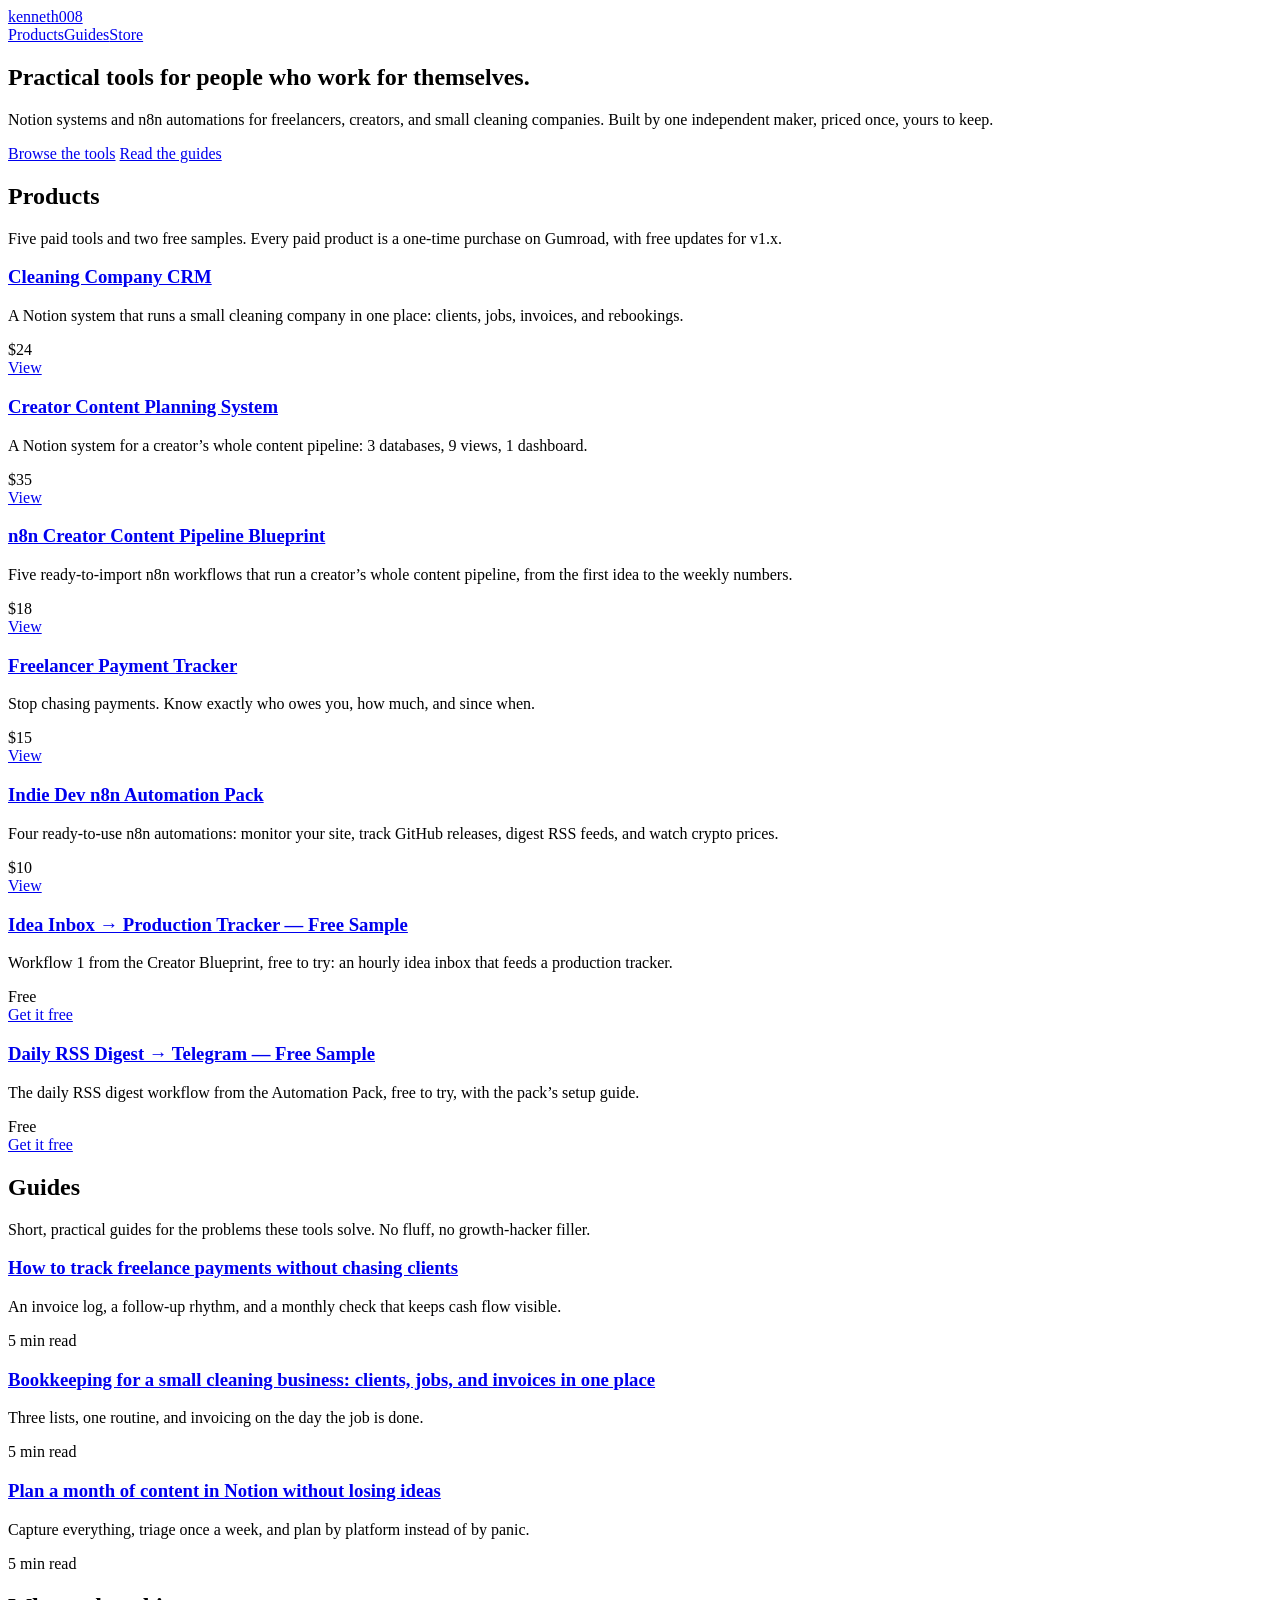
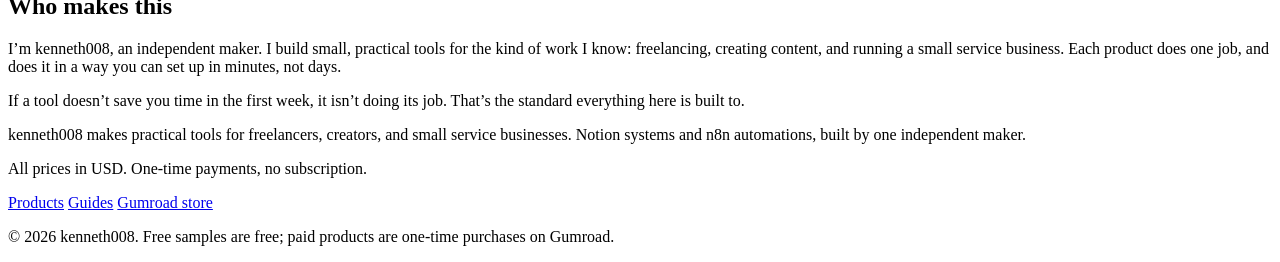
==== index.html @ 63a9681b "Add SEO content hub: index.html" ====
<!DOCTYPE html>
<html lang="en">
<head>
<meta charset="utf-8">
<meta name="viewport" content="width=device-width, initial-scale=1">
<title>kenneth008 — Practical tools for freelancers, creators & small businesses</title>
<meta name="description" content="Notion systems and n8n automations for freelancers, creators, and small cleaning companies. One-time payment, yours to keep.">
<link rel="canonical" href="https://00kenneth008-bit.github.io/">
<meta property="og:title" content="kenneth008 — Practical tools for freelancers, creators & small businesses">
<meta property="og:description" content="Notion systems and n8n automations for freelancers, creators, and small cleaning companies. One-time payment, yours to keep.">
<meta property="og:type" content="website">
<meta property="og:url" content="https://00kenneth008-bit.github.io/">
<link rel="stylesheet" href="/style.css">
<link rel="preconnect" href="https://fonts.googleapis.com">
<link rel="preconnect" href="https://fonts.gstatic.com" crossorigin>
<link href="https://fonts.googleapis.com/css2?family=Fraunces:opsz,wght@9..144,600;9..144,700&family=Inter:wght@400;500;600;700&display=swap" rel="stylesheet">
<!-- POSTHOG-PLACEHOLDER -->
</head>
<body>
<header class="top"><div class="wrap top-in">
<a class="wordmark" href="/">kenneth008</a>
<nav><a href="/#products">Products</a><a href="/#guides">Guides</a><a href="https://kennyverse4462.gumroad.com" target="_blank" rel="noopener">Store</a></nav>
</div></header>

<main>
<section class="hero"><div class="wrap">
<h1>Practical tools for people who work for themselves.</h1>
<p class="lede">Notion systems and n8n automations for freelancers, creators, and small cleaning companies. Built by one independent maker, priced once, yours to keep.</p>
<div class="actions">
<a class="btn" href="#products">Browse the tools</a>
<a class="btn-ghost" href="#guides">Read the guides</a>
</div>
</div></section>

<section class="block" id="products"><div class="wrap">
<h2>Products</h2>
<p class="section-note">Five paid tools and two free samples. Every paid product is a one-time purchase on Gumroad, with free updates for v1.x.</p>
<div class="ledger">
<div class="ledger-row"><div><h3><a href="/products/cleaning-company-crm/">Cleaning Company CRM</a></h3><p>A Notion system that runs a small cleaning company in one place: clients, jobs, invoices, and rebookings.</p></div><div class="ledger-price">$24</div><div class="ledger-link"><a href="/products/cleaning-company-crm/">View</a></div></div>
<div class="ledger-row"><div><h3><a href="/products/creator-content-planning-system/">Creator Content Planning System</a></h3><p>A Notion system for a creator&rsquo;s whole content pipeline: 3 databases, 9 views, 1 dashboard.</p></div><div class="ledger-price">$35</div><div class="ledger-link"><a href="/products/creator-content-planning-system/">View</a></div></div>
<div class="ledger-row"><div><h3><a href="/products/n8n-creator-blueprint/">n8n Creator Content Pipeline Blueprint</a></h3><p>Five ready-to-import n8n workflows that run a creator&rsquo;s whole content pipeline, from the first idea to the weekly numbers.</p></div><div class="ledger-price">$18</div><div class="ledger-link"><a href="/products/n8n-creator-blueprint/">View</a></div></div>
<div class="ledger-row"><div><h3><a href="/products/freelancer-payment-tracker/">Freelancer Payment Tracker</a></h3><p>Stop chasing payments. Know exactly who owes you, how much, and since when.</p></div><div class="ledger-price">$15</div><div class="ledger-link"><a href="/products/freelancer-payment-tracker/">View</a></div></div>
<div class="ledger-row"><div><h3><a href="/products/indie-dev-n8n-pack/">Indie Dev n8n Automation Pack</a></h3><p>Four ready-to-use n8n automations: monitor your site, track GitHub releases, digest RSS feeds, and watch crypto prices.</p></div><div class="ledger-price">$10</div><div class="ledger-link"><a href="/products/indie-dev-n8n-pack/">View</a></div></div>
<div class="ledger-row"><div><h3><a href="https://kennyverse4462.gumroad.com/l/idea-inbox-free-sample" target="_blank" rel="noopener">Idea Inbox &rarr; Production Tracker &mdash; Free Sample</a></h3><p>Workflow 1 from the Creator Blueprint, free to try: an hourly idea inbox that feeds a production tracker.</p></div><div class="ledger-price"><span class="free">Free</span></div><div class="ledger-link"><a href="https://kennyverse4462.gumroad.com/l/idea-inbox-free-sample" target="_blank" rel="noopener">Get it free</a></div></div>
<div class="ledger-row"><div><h3><a href="https://kennyverse4462.gumroad.com/l/rss-digest-free-sample" target="_blank" rel="noopener">Daily RSS Digest &rarr; Telegram &mdash; Free Sample</a></h3><p>The daily RSS digest workflow from the Automation Pack, free to try, with the pack&rsquo;s setup guide.</p></div><div class="ledger-price"><span class="free">Free</span></div><div class="ledger-link"><a href="https://kennyverse4462.gumroad.com/l/rss-digest-free-sample" target="_blank" rel="noopener">Get it free</a></div></div>
</div>
</div></section>

<section class="block" id="guides"><div class="wrap">
<h2>Guides</h2>
<p class="section-note">Short, practical guides for the problems these tools solve. No fluff, no growth-hacker filler.</p>
<div>
<div class="guide-row"><div><h3><a href="/guides/freelance-payment-tracking/">How to track freelance payments without chasing clients</a></h3><p>An invoice log, a follow-up rhythm, and a monthly check that keeps cash flow visible.</p></div><div class="mins">5 min read</div></div>
<div class="guide-row"><div><h3><a href="/guides/cleaning-business-bookkeeping/">Bookkeeping for a small cleaning business: clients, jobs, and invoices in one place</a></h3><p>Three lists, one routine, and invoicing on the day the job is done.</p></div><div class="mins">5 min read</div></div>
<div class="guide-row"><div><h3><a href="/guides/notion-content-planning/">Plan a month of content in Notion without losing ideas</a></h3><p>Capture everything, triage once a week, and plan by platform instead of by panic.</p></div><div class="mins">5 min read</div></div>
</div>
</div></section>

<section class="block about"><div class="wrap">
<h2>Who makes this</h2>
<p>I&rsquo;m kenneth008, an independent maker. I build small, practical tools for the kind of work I know: freelancing, creating content, and running a small service business. Each product does one job, and does it in a way you can set up in minutes, not days.</p>
<p>If a tool doesn&rsquo;t save you time in the first week, it isn&rsquo;t doing its job. That&rsquo;s the standard everything here is built to.</p>
</div></section>
</main>
<footer><div class="wrap">
<div class="foot-grid">
<div>
<p>kenneth008 makes practical tools for freelancers, creators, and small service businesses. Notion systems and n8n automations, built by one independent maker.</p>
<p>All prices in USD. One-time payments, no subscription.</p>
</div>
<nav>
<a href="/#products">Products</a>
<a href="/#guides">Guides</a>
<a href="https://kennyverse4462.gumroad.com" target="_blank" rel="noopener">Gumroad store</a>
</nav>
</div>
<p class="fine">&copy; 2026 kenneth008. Free samples are free; paid products are one-time purchases on Gumroad.</p>
</div></footer>
</body>
</html>
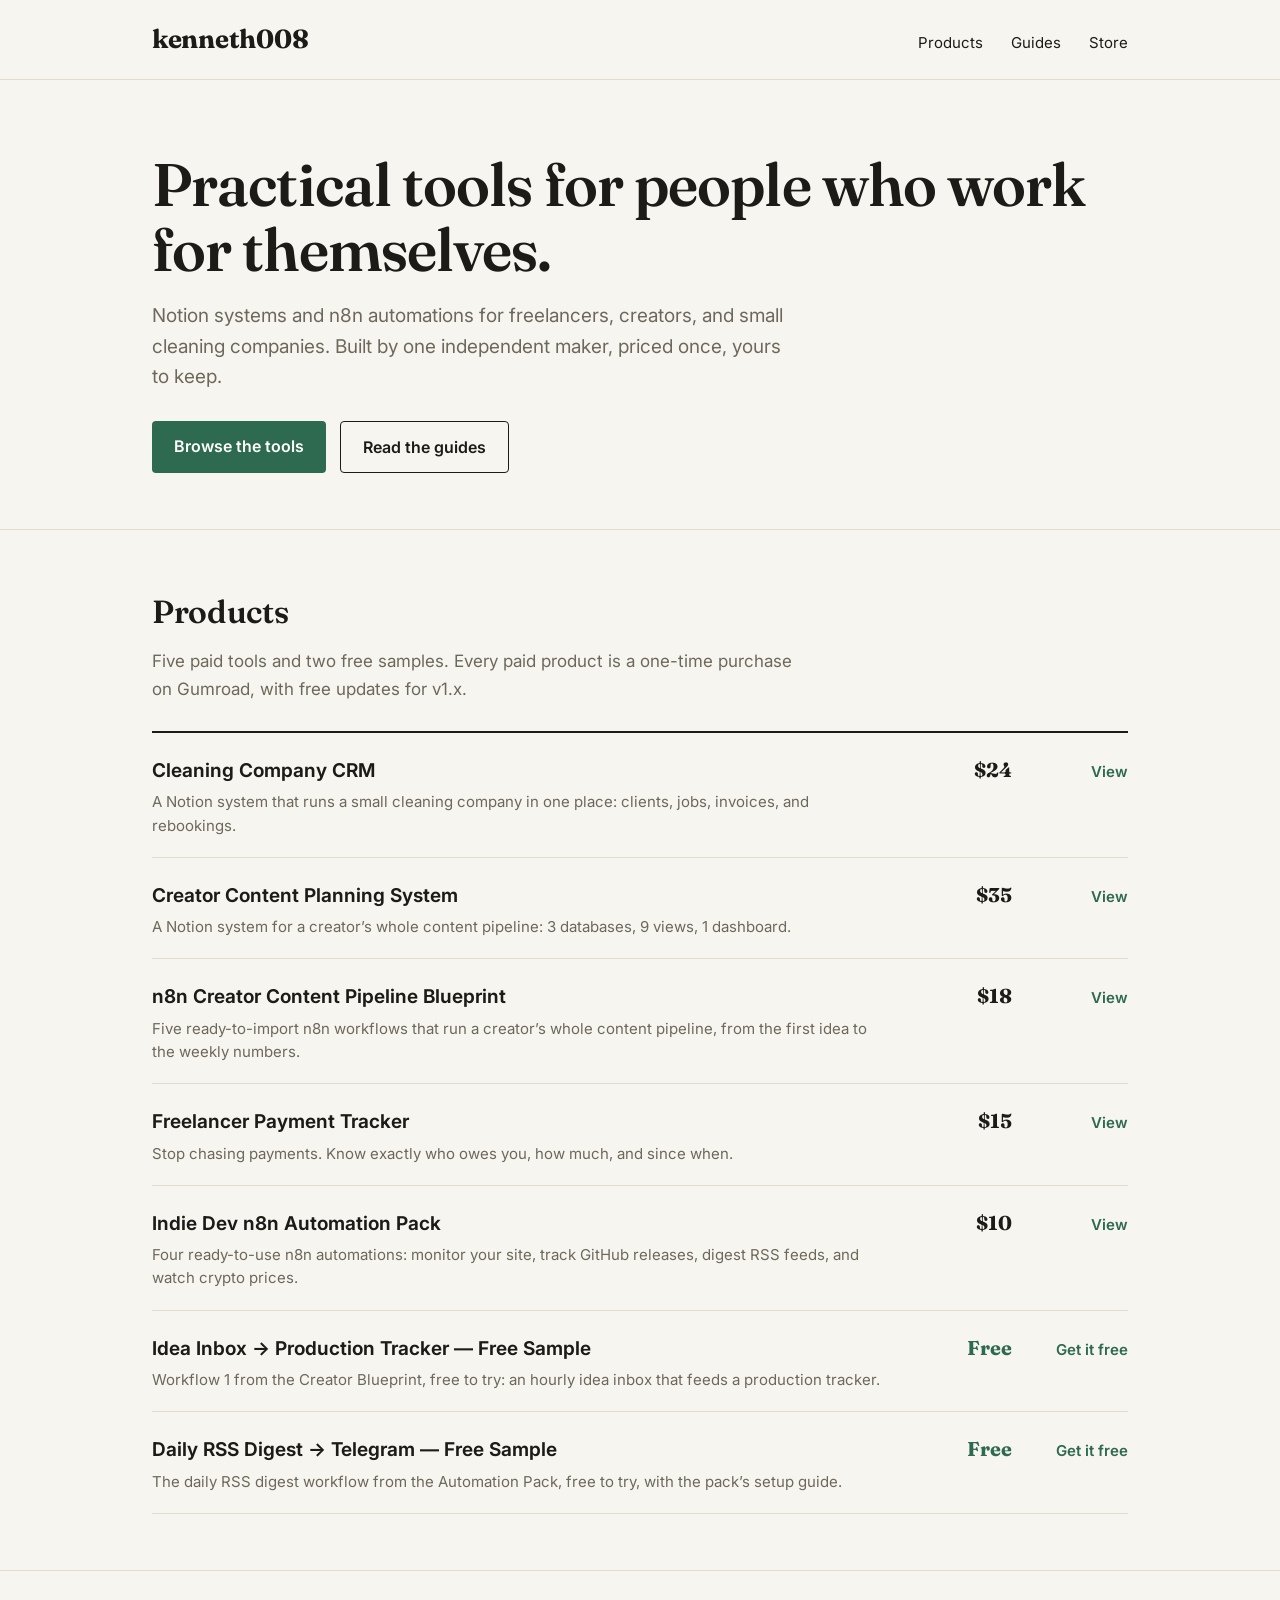
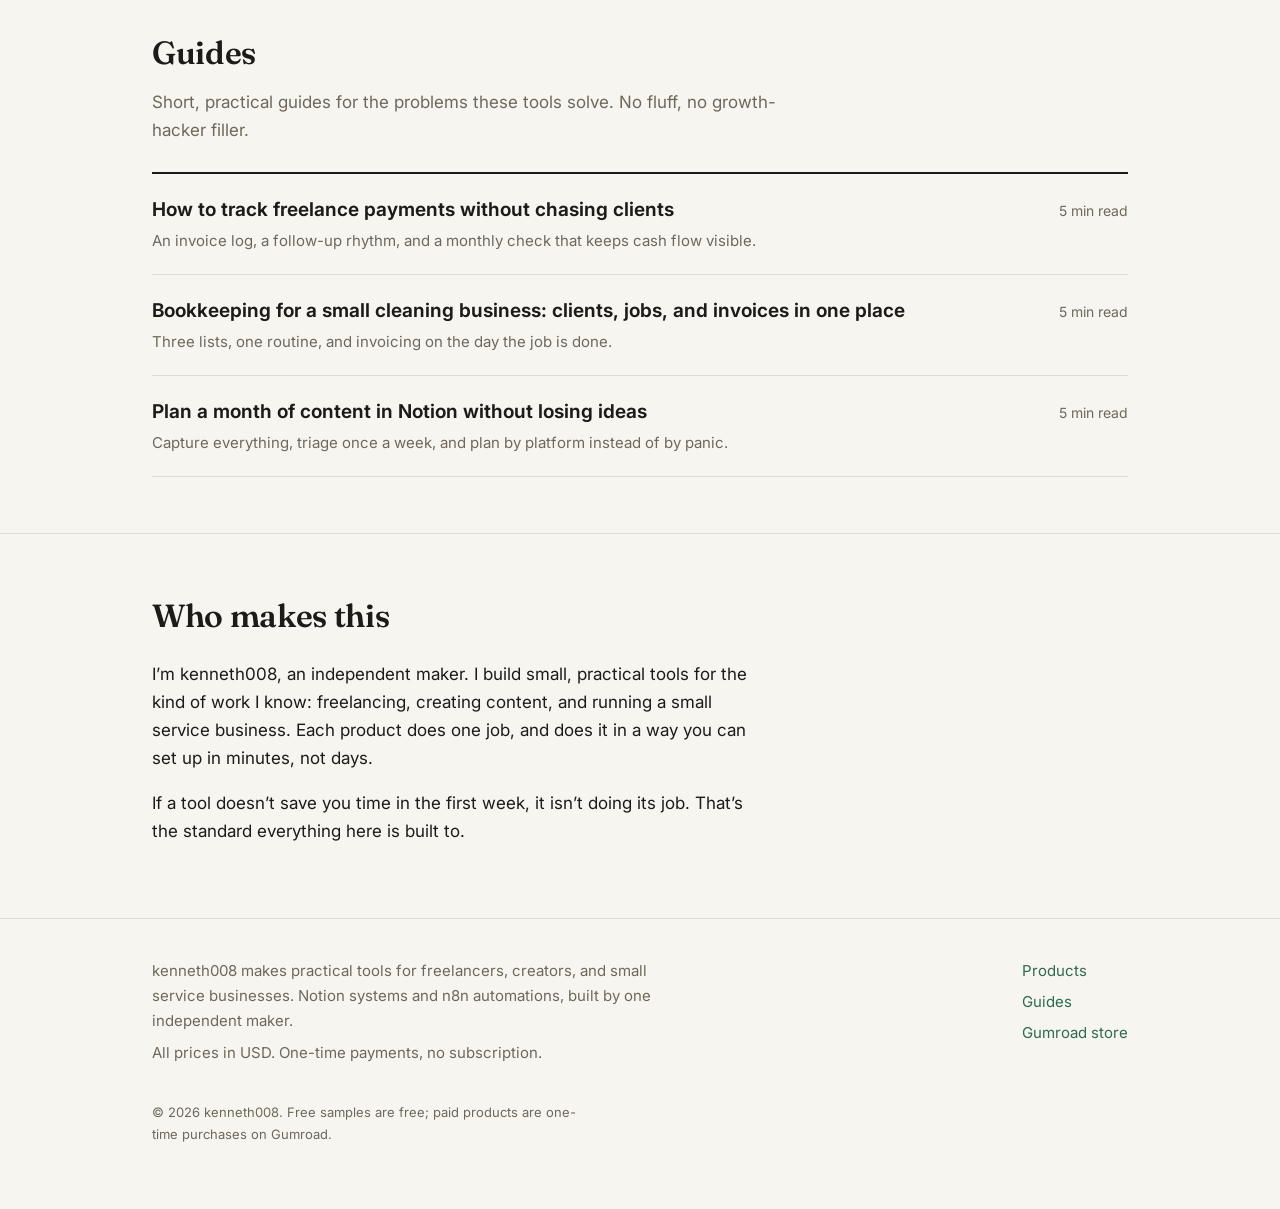
==== commit 3c2b4aa8: "Add PostHog analytics snippet: index.html" ====
--- a/index.html
+++ b/index.html
@@ -14,7 +14,10 @@
 <link rel="preconnect" href="https://fonts.googleapis.com">
 <link rel="preconnect" href="https://fonts.gstatic.com" crossorigin>
 <link href="https://fonts.googleapis.com/css2?family=Fraunces:opsz,wght@9..144,600;9..144,700&family=Inter:wght@400;500;600;700&display=swap" rel="stylesheet">
-<!-- POSTHOG-PLACEHOLDER -->
+<script>
+    !function(t,e){var o,n,p,r;e.__SV||(window.posthog=e,e._i=[],e.init=function(i,s,a){function g(t,e){var o=e.split(".");2==o.length&&(t=t[o[0]],e=o[1]),t[e]=function(){t.push([e].concat(Array.prototype.slice.call(arguments,0)))}}(p=t.createElement("script")).type="text/javascript",p.crossOrigin="anonymous",p.async=!0,p.src=s.api_host.replace(".i.posthog.com","-assets.i.posthog.com")+"/static/array.js",(r=t.getElementsByTagName("script")[0]).parentNode.insertBefore(p,r);var u=e;for(void 0!==a?u=e[a]=[]:a="posthog",u.people=u.people||[],u.toString=function(t){var e="posthog";return"posthog"!==a&&(e+="."+a),t||(e+=" (stub)"),e},u.people.toString=function(){return u.toString(1)+".people (stub)"},o="capture identify alias people.set people.set_once set_config register register_once unregister opt_out_capturing has_opted_out_capturing opt_in_capturing reset isFeatureEnabled onFeatureFlags getFeatureFlag getFeatureFlagPayload reloadFeatureFlags group updateEarlyAccessFeatureEnrollment getEarlyAccessFeatures getActiveMatchingSurveys getSurveys getNextSurveyStep onSessionId".split(" "),n=0;n<o.length;n++)g(u,o[n]);e._i.push([i,s,a])},e.__SV=1)}(document,window.posthog||[]);
+    posthog.init('phc_teZSoRJkLD9UegpRngxfnKepbcznAVnAbzdjSgokRKZQ',{api_host:'https://us.posthog.com'})
+</script>
 </head>
 <body>
 <header class="top"><div class="wrap top-in">
--- a/style.css
+++ b/style.css
@@ -0,0 +1,200 @@
+/* kenneth008 — content hub
+   Ledger vernacular: ink on paper, ruled lines, one deep green.
+   Fraunces for display, Inter for body. Quiet everywhere except the ledger. */
+
+:root {
+  --paper: #f7f5ef;
+  --wash: #efead9;
+  --white: #fffdf8;
+  --ink: #1d1b18;
+  --muted: #6e685c;
+  --rule: #e2dccc;
+  --green: #2d6a4f;
+  --green-deep: #1f4d38;
+  --red: #b3402a;
+}
+
+* { box-sizing: border-box; }
+
+html { scroll-behavior: smooth; }
+
+body {
+  margin: 0;
+  background: var(--paper);
+  color: var(--ink);
+  font-family: "Inter", -apple-system, "Segoe UI", Roboto, "Helvetica Neue", Arial, sans-serif;
+  font-size: 17px;
+  line-height: 1.65;
+  -webkit-font-smoothing: antialiased;
+}
+
+a { color: var(--green); text-decoration: none; }
+a:hover { text-decoration: underline; }
+a:focus-visible { outline: 2px solid var(--green); outline-offset: 3px; }
+
+.wrap { max-width: 1024px; margin: 0 auto; padding: 0 24px; }
+.narrow { max-width: 700px; }
+
+/* ---- top bar ---- */
+.top { border-bottom: 1px solid var(--rule); background: var(--paper); }
+.top-in {
+  display: flex; align-items: baseline; justify-content: space-between;
+  gap: 16px; padding-top: 18px; padding-bottom: 18px; flex-wrap: wrap;
+}
+.wordmark {
+  font-family: "Fraunces", Georgia, "Times New Roman", serif;
+  font-weight: 700; font-size: 26px; letter-spacing: -0.01em;
+  color: var(--ink);
+}
+.wordmark:hover { text-decoration: none; color: var(--green); }
+.top nav { display: flex; gap: 28px; font-size: 15px; }
+.top nav a { color: var(--ink); }
+.top nav a:hover { color: var(--green); }
+
+/* ---- hero ---- */
+.hero { padding: 72px 0 56px; border-bottom: 1px solid var(--rule); }
+.hero h1 {
+  font-family: "Fraunces", Georgia, serif;
+  font-weight: 600;
+  font-size: clamp(38px, 6vw, 60px);
+  line-height: 1.08; letter-spacing: -0.015em;
+  margin: 0 0 20px; max-width: 16em;
+}
+.hero p.lede { font-size: 19px; line-height: 1.6; color: var(--muted); max-width: 34em; margin: 0 0 28px; }
+.hero .actions { display: flex; gap: 14px; flex-wrap: wrap; }
+
+.btn {
+  display: inline-block; background: var(--green); color: #fff;
+  padding: 12px 22px; border-radius: 4px; font-weight: 600; font-size: 16px;
+}
+.btn:hover { background: var(--green-deep); text-decoration: none; }
+.btn-ghost {
+  display: inline-block; background: transparent; color: var(--ink);
+  padding: 12px 22px; border: 1px solid var(--ink); border-radius: 4px;
+  font-weight: 600; font-size: 16px;
+}
+.btn-ghost:hover { border-color: var(--green); color: var(--green); text-decoration: none; }
+
+/* ---- sections ---- */
+section.block { padding: 56px 0; border-bottom: 1px solid var(--rule); }
+section.block h2 {
+  font-family: "Fraunces", Georgia, serif;
+  font-weight: 600; font-size: 32px; letter-spacing: -0.01em;
+  margin: 0 0 8px;
+}
+.section-note { color: var(--muted); margin: 0 0 28px; max-width: 38em; }
+
+/* ---- ledger (the one memorable element) ---- */
+.ledger { border-top: 2px solid var(--ink); }
+.ledger-row {
+  display: grid;
+  grid-template-columns: 1fr 110px 96px;
+  gap: 20px; align-items: baseline;
+  padding: 20px 0;
+  border-bottom: 1px solid var(--rule);
+}
+.ledger-row h3 { margin: 0 0 4px; font-size: 19px; font-weight: 650; }
+.ledger-row h3 a { color: var(--ink); }
+.ledger-row h3 a:hover { color: var(--green); }
+.ledger-row p { margin: 0; color: var(--muted); font-size: 15px; line-height: 1.55; }
+.ledger-price {
+  font-family: "Fraunces", Georgia, serif; font-weight: 700; font-size: 20px;
+  text-align: right; white-space: nowrap;
+}
+.ledger-price .free { color: var(--green); }
+.ledger-link { text-align: right; font-size: 15px; font-weight: 600; white-space: nowrap; }
+
+/* ---- guide list ---- */
+.guide-row {
+  display: grid; grid-template-columns: 1fr auto; gap: 20px; align-items: baseline;
+  padding: 20px 0; border-bottom: 1px solid var(--rule);
+}
+.guide-row:first-of-type { border-top: 2px solid var(--ink); }
+.guide-row h3 { margin: 0 0 4px; font-size: 19px; font-weight: 650; }
+.guide-row h3 a { color: var(--ink); }
+.guide-row h3 a:hover { color: var(--green); }
+.guide-row p { margin: 0; color: var(--muted); font-size: 15px; }
+.guide-row .mins { color: var(--muted); font-size: 14px; white-space: nowrap; }
+
+/* ---- about ---- */
+.about p { max-width: 36em; }
+.about p + p { margin-top: 14px; }
+
+/* ---- footer ---- */
+footer { padding: 40px 0 56px; }
+footer .foot-grid { display: flex; justify-content: space-between; gap: 32px; flex-wrap: wrap; }
+footer p { margin: 0 0 8px; color: var(--muted); font-size: 15px; max-width: 34em; }
+footer nav { display: flex; flex-direction: column; gap: 6px; font-size: 15px; }
+footer .fine { margin-top: 28px; font-size: 13px; color: var(--muted); }
+
+/* ---- product pages ---- */
+.crumb { font-size: 14px; color: var(--muted); margin: 40px 0 16px; }
+.crumb a { color: var(--muted); }
+.product-head h1 {
+  font-family: "Fraunces", Georgia, serif; font-weight: 600;
+  font-size: clamp(34px, 5vw, 48px); line-height: 1.1; letter-spacing: -0.015em;
+  margin: 0 0 12px; max-width: 18em;
+}
+.price-line { font-size: 19px; margin: 0 0 8px; }
+.price-line strong {
+  font-family: "Fraunces", Georgia, serif; font-size: 24px; font-weight: 700;
+}
+.price-line .one-time { color: var(--muted); font-size: 15px; }
+.buy-box {
+  background: var(--wash); border: 1px solid var(--rule); border-radius: 6px;
+  padding: 22px 24px; margin: 28px 0 40px;
+  display: flex; justify-content: space-between; align-items: center; gap: 20px; flex-wrap: wrap;
+}
+.buy-box p { margin: 0; max-width: 30em; }
+.buy-box .btn { white-space: nowrap; }
+.product-body h2 {
+  font-family: "Fraunces", Georgia, serif; font-weight: 600; font-size: 26px;
+  margin: 40px 0 12px;
+}
+.product-body p { max-width: 38em; }
+.product-body ul { max-width: 38em; padding-left: 22px; }
+.product-body li { margin-bottom: 8px; }
+.product-body li::marker { color: var(--green); }
+.note-box {
+  background: var(--white); border: 1px solid var(--rule); border-left: 4px solid var(--green);
+  border-radius: 4px; padding: 16px 20px; margin: 28px 0; max-width: 38em;
+}
+.note-box p { margin: 0; }
+.related { margin-top: 48px; padding-top: 24px; border-top: 1px solid var(--rule); }
+.related h2 { font-size: 22px; margin-bottom: 12px; }
+.related ul { list-style: none; padding: 0; margin: 0; }
+.related li { margin-bottom: 6px; }
+
+/* ---- articles ---- */
+.article-head { padding: 56px 0 8px; }
+.article-head h1 {
+  font-family: "Fraunces", Georgia, serif; font-weight: 600;
+  font-size: clamp(34px, 5vw, 48px); line-height: 1.12; letter-spacing: -0.015em;
+  margin: 0 0 14px; max-width: 18em;
+}
+.article-meta { color: var(--muted); font-size: 15px; margin: 0 0 8px; }
+.article-body { padding: 24px 0 8px; }
+.article-body p { max-width: 38em; }
+.article-body p.lead { font-size: 19px; line-height: 1.6; color: var(--ink); }
+.article-body h2 {
+  font-family: "Fraunces", Georgia, serif; font-weight: 600; font-size: 27px;
+  margin: 44px 0 12px;
+}
+.article-body ul, .article-body ol { max-width: 38em; padding-left: 22px; }
+.article-body li { margin-bottom: 8px; }
+.article-body li::marker { color: var(--green); }
+.article-cta {
+  background: var(--wash); border: 1px solid var(--rule); border-radius: 6px;
+  padding: 24px 26px; margin: 44px 0 8px; max-width: 38em;
+}
+.article-cta h2 { margin-top: 0; font-size: 24px; }
+.article-cta p { margin-bottom: 18px; }
+
+@media (max-width: 640px) {
+  .ledger-row { grid-template-columns: 1fr auto; }
+  .ledger-row .ledger-link { grid-column: 1 / -1; text-align: left; }
+  .ledger-price { text-align: left; }
+  .guide-row { grid-template-columns: 1fr; }
+  .hero { padding: 48px 0 40px; }
+  section.block { padding: 40px 0; }
+}
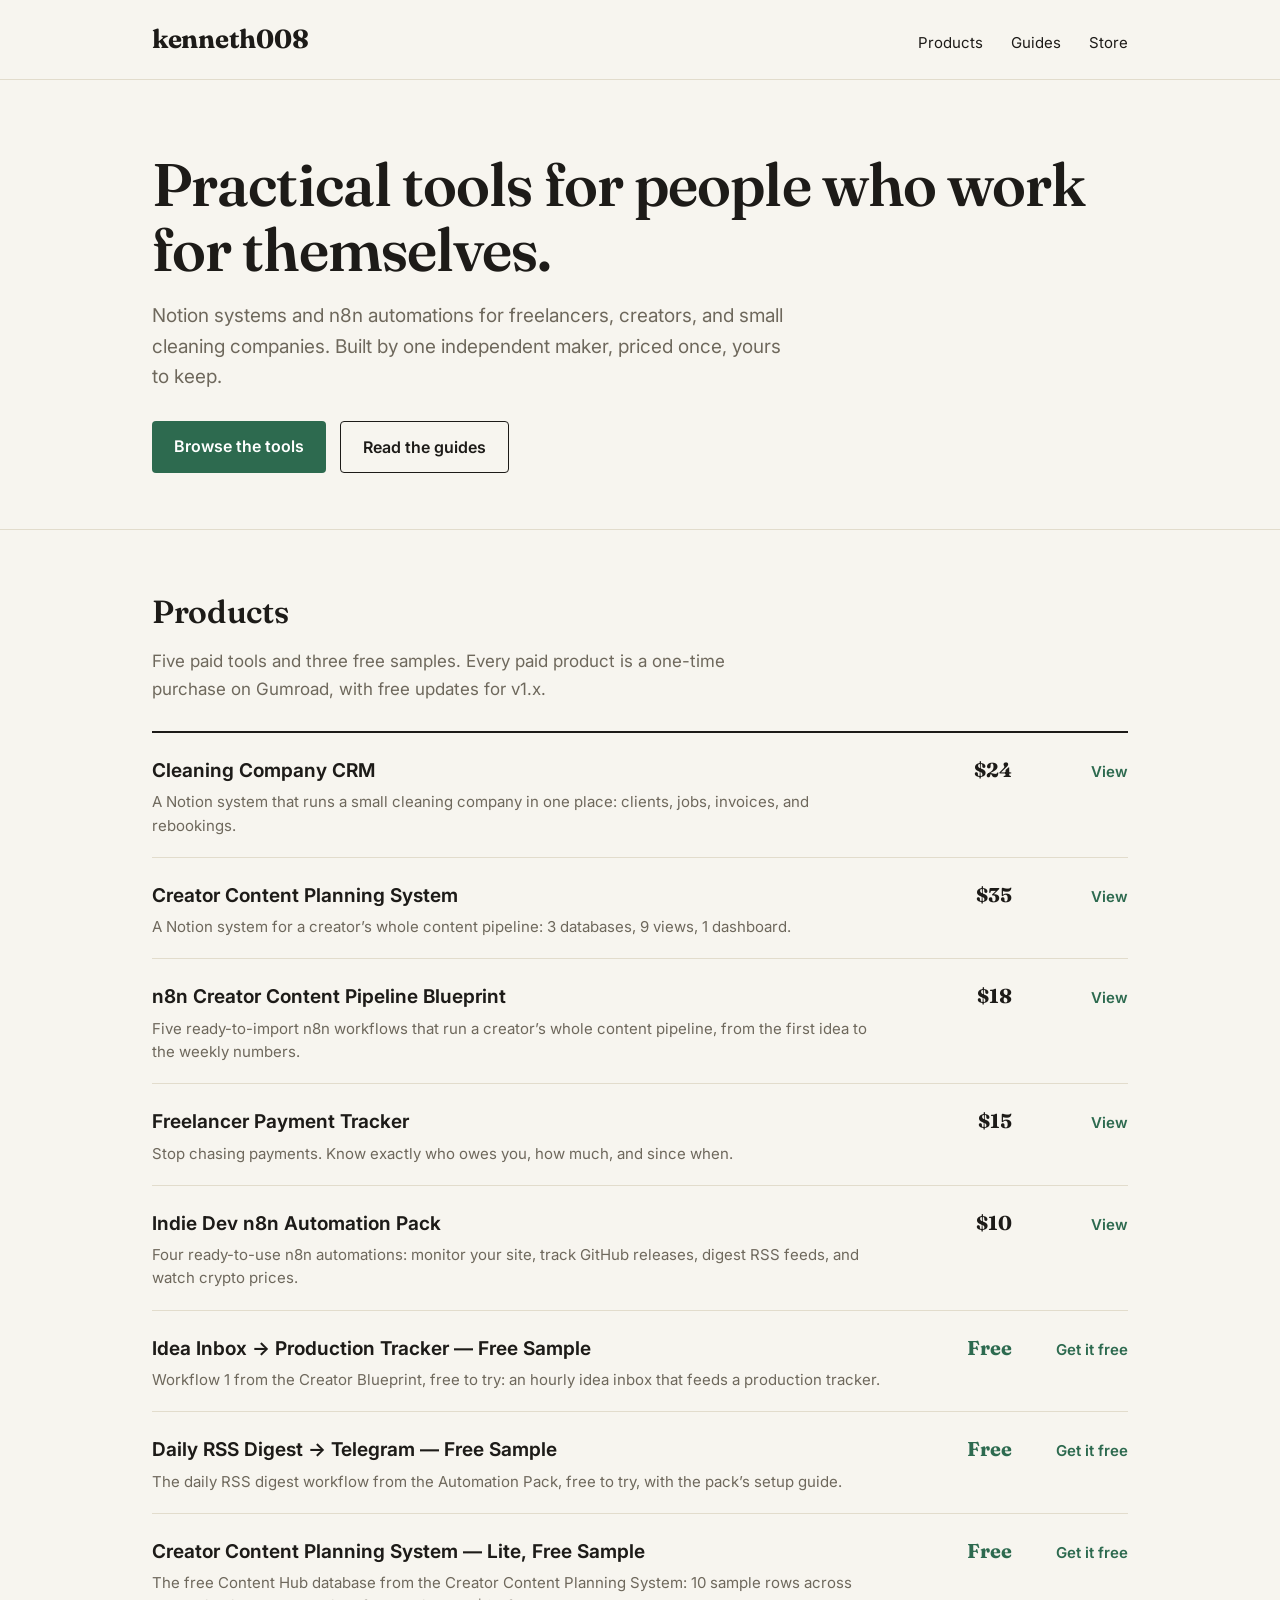
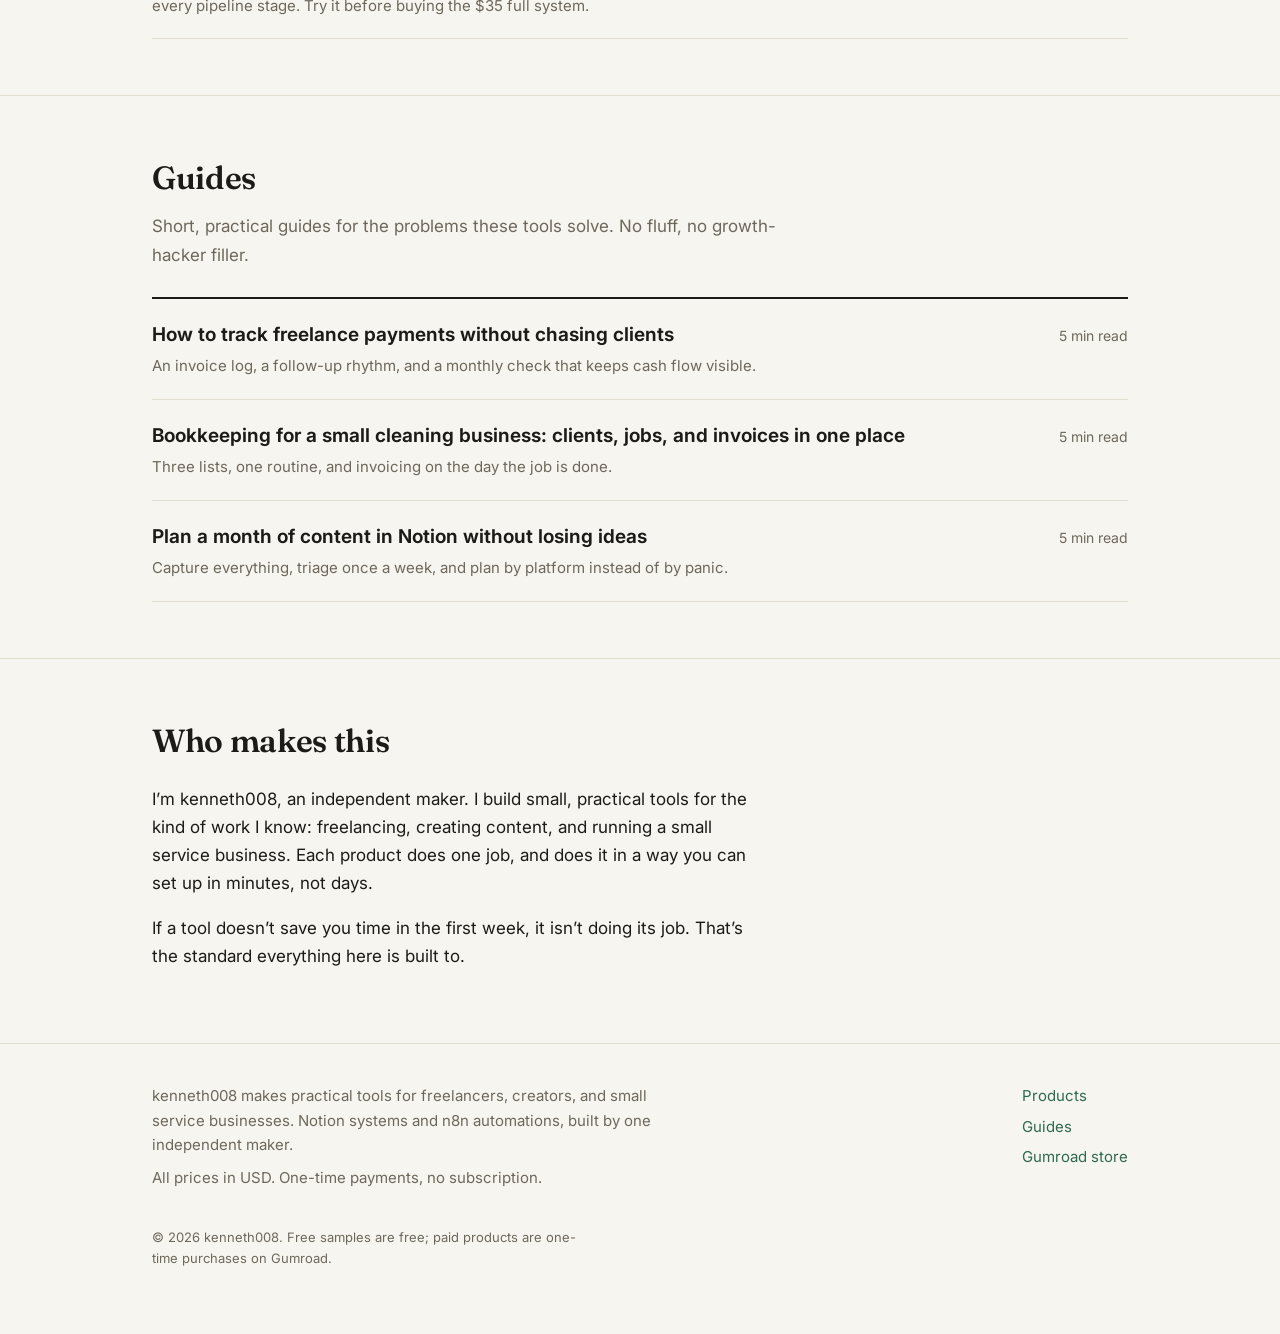
==== commit f80f36fb: "Add CCPS Lite free sample to homepage products list" ====
--- a/index.html
+++ b/index.html
@@ -37,7 +37,7 @@
 
 <section class="block" id="products"><div class="wrap">
 <h2>Products</h2>
-<p class="section-note">Five paid tools and two free samples. Every paid product is a one-time purchase on Gumroad, with free updates for v1.x.</p>
+<p class="section-note">Five paid tools and three free samples. Every paid product is a one-time purchase on Gumroad, with free updates for v1.x.</p>
 <div class="ledger">
 <div class="ledger-row"><div><h3><a href="/products/cleaning-company-crm/">Cleaning Company CRM</a></h3><p>A Notion system that runs a small cleaning company in one place: clients, jobs, invoices, and rebookings.</p></div><div class="ledger-price">$24</div><div class="ledger-link"><a href="/products/cleaning-company-crm/">View</a></div></div>
 <div class="ledger-row"><div><h3><a href="/products/creator-content-planning-system/">Creator Content Planning System</a></h3><p>A Notion system for a creator&rsquo;s whole content pipeline: 3 databases, 9 views, 1 dashboard.</p></div><div class="ledger-price">$35</div><div class="ledger-link"><a href="/products/creator-content-planning-system/">View</a></div></div>
@@ -46,6 +46,7 @@
 <div class="ledger-row"><div><h3><a href="/products/indie-dev-n8n-pack/">Indie Dev n8n Automation Pack</a></h3><p>Four ready-to-use n8n automations: monitor your site, track GitHub releases, digest RSS feeds, and watch crypto prices.</p></div><div class="ledger-price">$10</div><div class="ledger-link"><a href="/products/indie-dev-n8n-pack/">View</a></div></div>
 <div class="ledger-row"><div><h3><a href="https://kennyverse4462.gumroad.com/l/idea-inbox-free-sample" target="_blank" rel="noopener">Idea Inbox &rarr; Production Tracker &mdash; Free Sample</a></h3><p>Workflow 1 from the Creator Blueprint, free to try: an hourly idea inbox that feeds a production tracker.</p></div><div class="ledger-price"><span class="free">Free</span></div><div class="ledger-link"><a href="https://kennyverse4462.gumroad.com/l/idea-inbox-free-sample" target="_blank" rel="noopener">Get it free</a></div></div>
 <div class="ledger-row"><div><h3><a href="https://kennyverse4462.gumroad.com/l/rss-digest-free-sample" target="_blank" rel="noopener">Daily RSS Digest &rarr; Telegram &mdash; Free Sample</a></h3><p>The daily RSS digest workflow from the Automation Pack, free to try, with the pack&rsquo;s setup guide.</p></div><div class="ledger-price"><span class="free">Free</span></div><div class="ledger-link"><a href="https://kennyverse4462.gumroad.com/l/rss-digest-free-sample" target="_blank" rel="noopener">Get it free</a></div></div>
+<div class="ledger-row"><div><h3><a href="https://kennyverse4462.gumroad.com/l/irsvr" target="_blank" rel="noopener">Creator Content Planning System &mdash; Lite, Free Sample</a></h3><p>The free Content Hub database from the Creator Content Planning System: 10 sample rows across every pipeline stage. Try it before buying the $35 full system.</p></div><div class="ledger-price"><span class="free">Free</span></div><div class="ledger-link"><a href="https://kennyverse4462.gumroad.com/l/irsvr" target="_blank" rel="noopener">Get it free</a></div></div>
 </div>
 </div></section>
 
